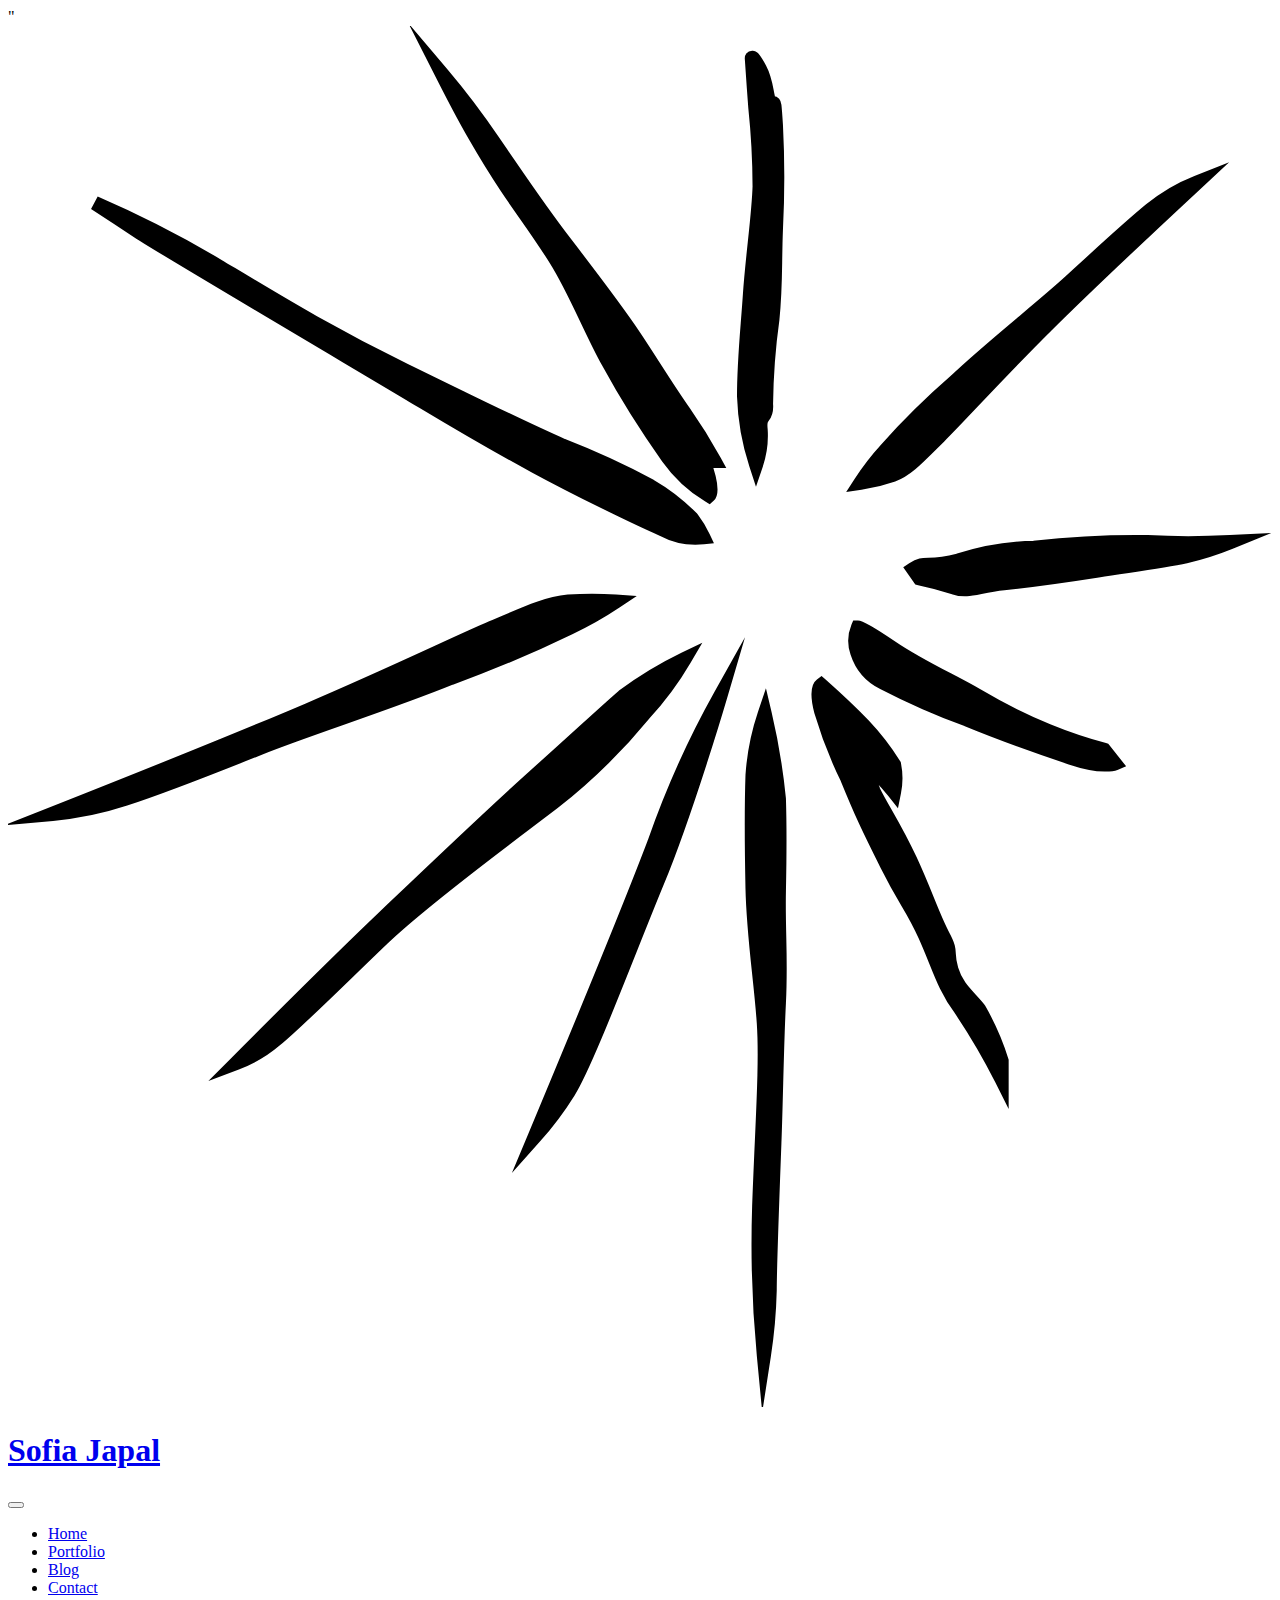
==== css/index.html @ 972ba780 "build masthead" ====
<!DOCTYPE html>
<html>
<head>
	<meta name= "keywords" content= "design, html, css, frontend, developer, designer">
	<meta name= "description" content= "Personal Website of Sofia Japal">
	<title>Sofia Japal</title>
	<script src="https://cdnjs.cloudflare.com/ajax/libs/jquery/3.4.1/jquery.min.js" integrity="sha256-CSXorXvZcTkaix6Yvo6HppcZGetbYMGWSFlBw8HfCJo=" crossorigin="anonymous"></script> 
	<script src="js/main.js"></script>
	<link rel="stylesheet" type="text/css" href="css/grid.css">
	<link rel="stylesheet" type="text/css" href="css/style.css"> 
	<link href="https://fonts.googleapis.com/css2?family=Roboto+Mono:ital,wght@0,300;0,400;0,700;1,300;1,400;1,700&family=Roboto:wght@300;400;700&display=swap" rel="stylesheet">"
</head>
<body>
	 <div id="wrapper">
	 	<div id="masthead" class="grid">

      <div id="logo" class="width-9-12-m width-5-12">
      	  <a href="/" title="Sofia Japal">
   
	 <svg id="Layer_1" data-name="Layer 1" xmlns="http://www.w3.org/2000/svg" viewBox="0 0 89.33 97.6"><path d="M604,303.62a4.92,4.92,0,0,1-2.85-.55c-1.85-.8-5.95-2.8-9-4.45s-5-2.8-8-4.6-18.5-10.95-20-11.95S561,280,561,280a75.37,75.37,0,0,1,8.7,4.45c4.5,2.7,7.9,4.79,13.2,7.37s7.85,3.88,11.15,5.33a56.52,56.52,0,0,1,6.2,2.85,13.69,13.69,0,0,1,2.95,2.3A7.51,7.51,0,0,1,604,303.62Z" transform="translate(-554.86 -267.49)" stroke="#000" stroke-miterlimit="10"/><path d="M585.53,270.87a55.05,55.05,0,0,1,3.6,4.75c2.1,3.05,3.25,4.8,5.1,7.2s3.8,5,4.85,6.55,2.25,3.55,3.55,5.4a36.5,36.5,0,0,1,2.15,3.45H604s.8,2.1.4,2.45a9.8,9.8,0,0,1-2.9-2.7,64.38,64.38,0,0,1-4.2-6.7c-1.3-2.35-2.35-5.1-3.7-7.25s-2.3-3.35-3.5-5.15-1.7-2.7-2.45-4S585.53,270.87,585.53,270.87Z" transform="translate(-554.86 -267.49)" stroke="#000" stroke-miterlimit="10"/><path d="M607.73,298.47a17.28,17.28,0,0,1-.85-4.83c0-2.57.25-4.67.42-7.22s.63-5.65.68-7.6a54.46,54.46,0,0,0-.3-5.55c-.1-1.25-.25-3.5-.25-3.5s0-.3.56.75.44,2.05.74,2.4.25-.75.4,1.6a71.08,71.08,0,0,1,0,7.3c-.1,2.5,0,3.95-.25,6.4a47.27,47.27,0,0,0-.45,6c.1,1.1-.51.6-.38,1.8A6.32,6.32,0,0,1,607.73,298.47Z" transform="translate(-554.86 -267.49)" stroke="#000" stroke-miterlimit="10"/><path d="M618.83,305.87c.9-.6.9,0,3.2-.6a17.91,17.91,0,0,1,5.35-.9,64.39,64.39,0,0,1,8-.4c2.85.15,5.85,0,5.85,0a20.88,20.88,0,0,1-3.15,1c-1.7.36-3.7.61-6.2,1s-4.75.7-6.65.9-2.5.65-3.5.3a23.62,23.62,0,0,0-2.45-.65Z" transform="translate(-554.86 -267.49)" stroke="#000" stroke-miterlimit="10"/><path d="M614.93,310s.3,0,2.35,1.4,4.45,2.45,6.05,3.4a38.84,38.84,0,0,0,5,2.5,33.45,33.45,0,0,0,4,1.35l.75.95s-.85.35-3.1-.4-4.8-1.65-7.35-2.7a50.92,50.92,0,0,1-5.9-2.6,3.64,3.64,0,0,1-1.85-2.15A2.48,2.48,0,0,1,614.93,310Z" transform="translate(-554.86 -267.49)" stroke="#000" stroke-miterlimit="10"/><path d="M615.33,319.42a15,15,0,0,1,2.15,2.2,4.85,4.85,0,0,0,0-1.92,17.45,17.45,0,0,0-2.15-2.78c-1.2-1.25-3-2.85-3-2.85s-.4.3,0,1.85a30.32,30.32,0,0,0,1.85,4.75c1,2.45,1.45,3.4,2.8,6.1s1.75,2.9,2.7,5,1.3,3.6,2.5,5.2a45.2,45.2,0,0,1,2.9,4.95v-1.3a18.16,18.16,0,0,0-1.6-3.65c-.7-.9-1.55-1.45-1.95-2.8s.1-1.1-.6-2.4-1.23-3-2.32-5.35-2-3.65-2.58-4.85A11.35,11.35,0,0,1,615.33,319.42Z" transform="translate(-554.86 -267.49)" stroke="#000" stroke-miterlimit="10"/><path d="M608.28,361.44a82.31,82.31,0,0,1-.33-10.53c.2-5.67.53-9.94.33-12.94s-.73-6.13-.8-9.53-.07-5.93,0-8a17.15,17.15,0,0,1,.86-4.33,46.08,46.08,0,0,1,1,6c.06,1.93.06,3.53,0,6.46s.16,4.8,0,7.94-.19,6.46-.32,9.93-.33,8.6-.33,10.4A35.71,35.71,0,0,1,608.28,361.44Z" transform="translate(-554.86 -267.49)" stroke="#000" stroke-miterlimit="10"/><path d="M592.08,346s6.27-15,8.47-20.8a65.08,65.08,0,0,1,4.66-10.38s-2.4,8.16-4.46,13.14-5,12.84-6.27,14.84A23.35,23.35,0,0,1,592.08,346Z" transform="translate(-554.86 -267.49)" stroke="#000" stroke-miterlimit="10"/><path d="M571,340.77s6.54-6.57,10.47-10.32,7.47-7.14,10.6-9.94,4.93-4.49,6.27-5.65a27.06,27.06,0,0,1,4.33-2.62,22.11,22.11,0,0,1-2.87,3.87,40.53,40.53,0,0,1-6.4,6.26c-2.8,2.14-9,6.67-12.06,9.6s-6,5.87-7.54,7.14A9.35,9.35,0,0,1,571,340.77Z" transform="translate(-554.86 -267.49)" stroke="#000" stroke-miterlimit="10"/><path d="M558,323.17s12.13-4.8,18.06-7.33,10.54-4.77,13-5.82,3.87-1.71,5.4-1.85a25.21,25.21,0,0,1,3.34,0,25.14,25.14,0,0,1-3.27,1.85,86.94,86.94,0,0,1-8.4,3.55c-4.27,1.74-10.13,3.6-13.47,4.94s-6.66,2.66-9.53,3.6A22.7,22.7,0,0,1,558,323.17Z" transform="translate(-554.86 -267.49)" stroke="#000" stroke-miterlimit="10"/><path d="M638.89,278.55s-7.2,6.69-10.67,10.14-6.11,6.39-7.56,7.82-2.24,2.32-3.27,2.7a12,12,0,0,1-2.28.56,17.54,17.54,0,0,1,1.8-2.34,54.52,54.52,0,0,1,4.93-4.86c2.52-2.39,6.11-5.19,8.08-7s4-3.7,5.69-5.09A12.09,12.09,0,0,1,638.89,278.55Z" transform="translate(-554.86 -267.49)" stroke="#000" stroke-miterlimit="10"/></svg>
	 <h1>Sofia Japal</h1>
        </a>
      </div>

      <div id="nav-button" class="width-3-12-m width-12-12">
        <div id="nav-button-holder">
          <button class="hamburger hamburger--squeeze" type="button">
            <span class="hamburger-box">
             <span class="hamburger-inner"></span>
           </span>
         </button>
       </div>
  	 </div>

     <div id="nav" class="width-12-12-m width-7-12">
        <ul>
          <li><a href="#">Home</a></li>
          <li><a href="#">Portfolio</a></li>
          <li><a href="#">Blog</a></li>
          <li><a href="#">Contact</a></li>
       </ul> 
      </div>

      <div id="footer" class="grid">
      </div>
 
  </div>

<body>


</body>

</html>
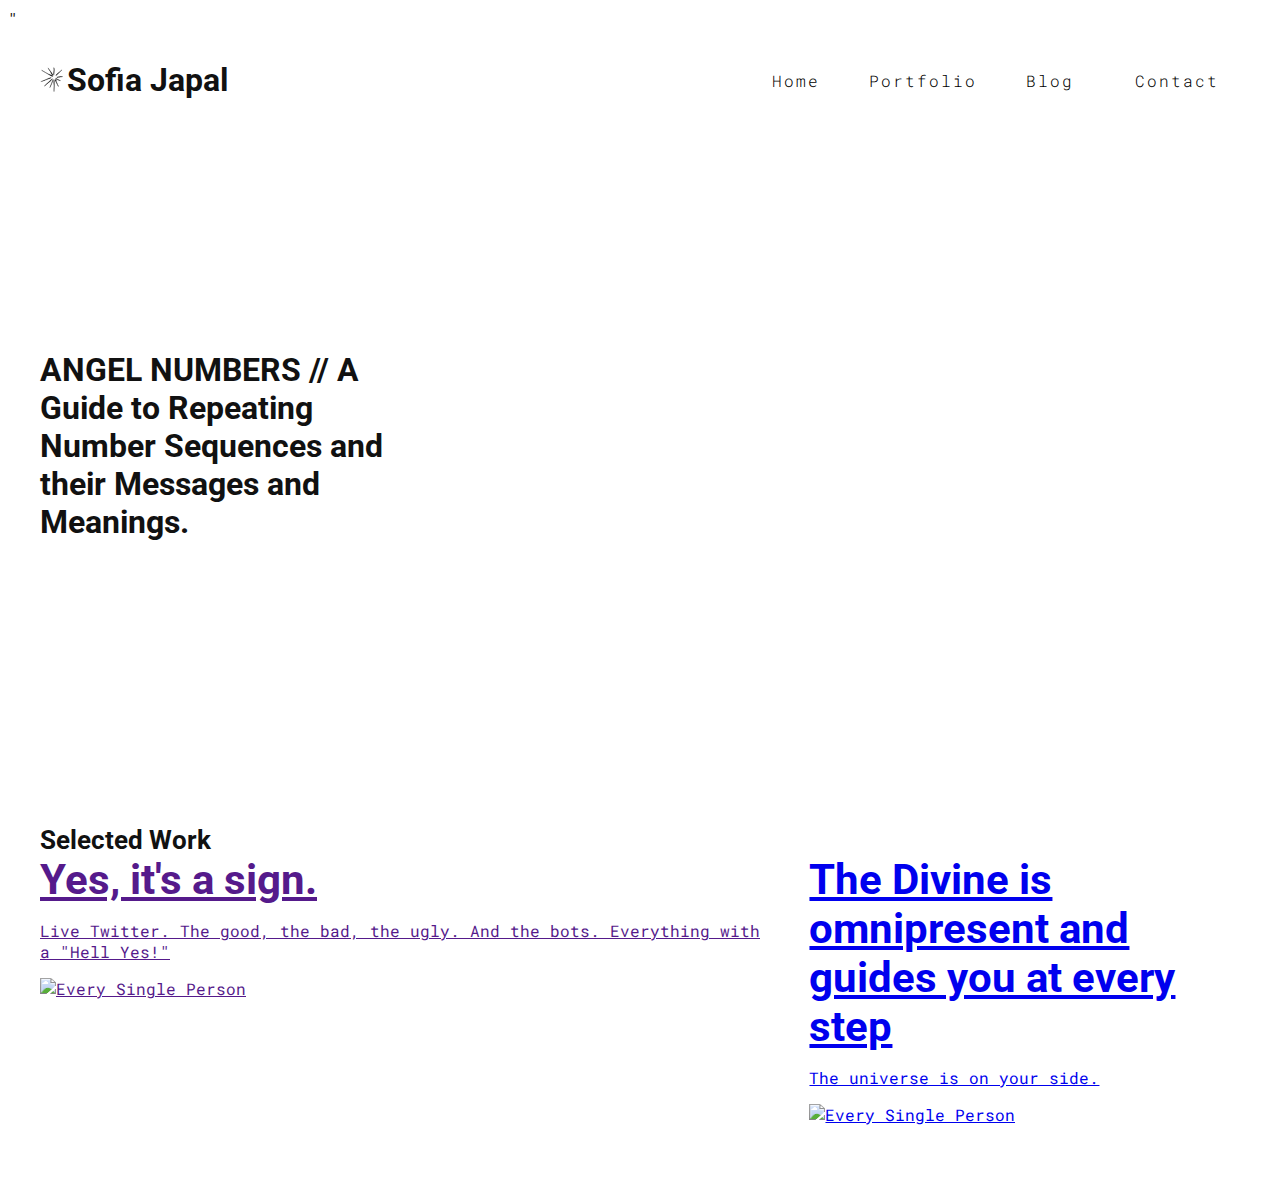
==== commit f5f86773: "site build home writings" ====
--- a/css/index.html
+++ b/css/index.html
@@ -6,8 +6,8 @@
 	<title>Sofia Japal</title>
 	<script src="https://cdnjs.cloudflare.com/ajax/libs/jquery/3.4.1/jquery.min.js" integrity="sha256-CSXorXvZcTkaix6Yvo6HppcZGetbYMGWSFlBw8HfCJo=" crossorigin="anonymous"></script> 
 	<script src="js/main.js"></script>
-	<link rel="stylesheet" type="text/css" href="css/grid.css">
-	<link rel="stylesheet" type="text/css" href="css/style.css"> 
+	<link rel="stylesheet" type="text/css" href="grid.css">
+	<link rel="stylesheet" type="text/css" href="style.css"> 
 	<link href="https://fonts.googleapis.com/css2?family=Roboto+Mono:ital,wght@0,300;0,400;0,700;1,300;1,400;1,700&family=Roboto:wght@300;400;700&display=swap" rel="stylesheet">"
 </head>
 <body>
@@ -40,10 +40,44 @@
           <li><a href="#">Contact</a></li>
        </ul> 
       </div>
+ 
+      <div id="main" class="grid">
 
-      <div id="footer" class="grid">
+        <div id= "intro" class="width-12-12-m width-12-12">
+          <h1> ANGEL NUMBERS // A Guide to Repeating Number Sequences and their Messages and Meanings. </h1>
+        </div>
       </div>
- 
+
+      <div id="work" class="width-12-12-m width-12-12">
+        <h3> Selected Work</h3> 
+
+        <div id="work-holder" class="grid">
+
+          <div class="width-12-12-m width-6-12 work-item">
+            <a class="inner" href="" title="">
+              <div class="work-inside">
+                <h2>Yes, it's a sign.</h2>
+                <p>Live Twitter. The good, the bad, the ugly. And the bots. Everything with a "Hell Yes!"</p>
+              </div>
+              <img title="Every Single Person" src="images/yes.png" />
+            </a>
+          </div>
+
+          <div class="width-12-12-m width-6-12 work-item">
+            <a class="inner" href="portfolio-single.html" title="Every Single Person">
+              <div class="work-inside">
+                <h2>The Divine is omnipresent and guides you at every step</h2>
+                <p>The universe is on your side.</p>
+              </div>
+              <img title="Every Single Person" src="images/everysinglecase.png" />
+            </a>
+          </div>
+
+        <div>
+
+      </div>
+
+      <div id="footer" class="grid"> 
   </div>
 
 <body>
--- a/css/grid.css
+++ b/css/grid.css
@@ -0,0 +1,122 @@
+/* G R I D */
+
+.grid{
+  display: grid;
+  grid-template-columns: repeat(12, 1fr);
+  position: relative;
+  grid-gap: 2rem;
+}
+
+/* H E I G H T */
+
+.height-2 {
+	grid-row: span 2;
+}
+
+.height-3 {
+	grid-row: span 3;
+}
+
+/* M O B I L E */
+
+.width-1-12-m {
+  grid-column: span 1;
+}
+
+.width-2-12-m {
+  grid-column: span 2;
+}
+
+.width-3-12-m {
+  grid-column: span 3;
+}
+
+.width-4-12-m {
+  grid-column: span 4;
+}
+
+.width-5-12-m {
+  grid-column: span 5;
+}
+
+.width-6-12-m {
+  grid-column: span 6;
+}
+
+.width-7-12-m {
+  grid-column: span 7;
+}
+
+.width-8-12-m {
+  grid-column: span 8;
+}
+
+.width-9-12-m {
+  grid-column: span 9;
+}
+
+.width-10-12-m {
+  grid-column: span 10;
+}
+
+.width-11-12-m {
+  grid-column: span 11;
+}
+
+.width-12-12-m {
+  grid-column: span 12;
+}
+
+/* D E S K T O P / L A P T O P */
+
+@media (min-width: 700px) {
+
+  .width-1-12 {
+    grid-column: span 1;
+  }
+
+  .width-2-12 {
+    grid-column: span 2;
+  }
+
+  .width-3-12 {
+    grid-column: span 3;
+  }
+
+  .width-4-12 {
+    grid-column: span 4;
+  }
+
+  .width-5-12 {
+    grid-column: span 5;
+  }
+
+  .width-6-12 {
+    grid-column: span 6;
+  }
+
+  .width-7-12 {
+    grid-column: span 7;
+  }
+
+  .width-8-12 {
+    grid-column: span 8;
+  }
+
+  .width-9-12 {
+    grid-column: span 9;
+  }
+
+  .width-10-12 {
+    grid-column: span 10;
+  }
+
+  .width-11-12 {
+    grid-column: span 11;
+  }
+
+  .width-12-12 {
+    grid-column: span 12;
+  }
+
+}--- a/css/style.css
+++ b/css/style.css
@@ -0,0 +1,236 @@
+/* vars */
+:root {
+  --background-color: #fff;
+  --body-color: #111;
+}
+
+body {
+	background-color: var(--background-color);
+	color: var(--body-color);;
+	font-family: 'Roboto Mono', monospace;
+}
+
+h1,h2,h3,h4 {
+	margin:0;
+	font-family: 'Roboto', sans-serif;
+}
+
+h1  {
+	font-size: 4,2rem
+}
+
+h2 {
+  font-size: 2.6rem;
+}
+
+h3 {
+  font-size: 1.6rem;
+}
+
+h4 {
+  font-size: 1rem;
+}
+#wrapper {
+  margin: 2rem auto;
+  max-width: 1220px;
+  padding: 0 2rem;
+}
+/*MASTHEAD*/
+
+#masthead, #main {
+	margin-bottom: 2rem;
+}
+.grid div {
+	/*background-color: rgba (0,0,0,0.04);*/
+}
+#logo a {
+  color: var(--body-color);
+  text-decoration: none;
+  display: flex;
+  width: 100%;
+  height: 100%;
+  align-items: center;
+}
+}
+
+#logo h1 {
+  letter-spacing: 1px;
+  font-weight: 300;
+  font-size: 1.6rem;
+}
+
+#logo svg {
+  margin-right: .25rem;
+  height: 1.6rem;
+  width: auto;
+
+}
+
+/*NAV*/
+
+#nav a { 
+color: #000;
+font-weight: 300; 
+letter-spacing: 2px; 
+text-decoration-color: transparent; 
+display: inline-block; 
+width: 100%; 
+text-align: center; 
+transition: text-decoration-color .4s cubic-bezier(.694, .0482, .335, 1);
+}
+
+#nav a:hover, #nav a.active  { 
+  text-decoration-color: var(--body-color);
+}
+
+#nav.active {
+  display: block;
+}
+
+#nav ul { 
+  list-style: none; 
+  margin: 0; 
+  padding: 0; 
+  display: flex; 
+  flex-wrap: wrap;
+  width: 100%;
+  height: 100%;
+  align-items: center;
+}
+
+#nav li {
+  flex: 3; 
+}
+
+#nav-button {
+  display: none;
+} 
+
+#nav-button-holder {
+  justify-content: flex-end;
+  display: flex; 
+  width: 100%;
+  height: 100%;
+  align-items: center;
+}
+.hamburger {
+  height: 24px;
+  padding: 0;
+  display: inline-block;
+  cursor: pointer;
+  transition-property: opacity, filter;
+  transition-duration: 0.15s;
+  transition-timing-function: linear;
+  font: inherit;
+  color: inherit;
+  text-transform: none;
+  background-color: transparent;
+  border: 0;
+  margin: 0;
+  overflow: visible; }
+  .hamburger.is-active .hamburger-inner,
+  .hamburger.is-active .hamburger-inner::before,
+  .hamburger.is-active .hamburger-inner::after {
+    background-color: var(--body-color); }
+
+.hamburger-box {
+  width: 24px;
+  height: 24px;
+  display: inline-block;
+  position: relative; }
+
+.hamburger-inner {
+  display: block;
+  top: 50%;
+  margin-top: 0px; }
+  .hamburger-inner, .hamburger-inner::before, .hamburger-inner::after {
+    width: 24px;
+    height: 2px;
+    background-color: var(--body-color);
+    border-radius: 0px;
+    position: absolute;
+    transition-property: transform;
+    transition-duration: 0.15s;
+    transition-timing-function: ease; }
+  .hamburger-inner::before, .hamburger-inner::after {
+    content: "";
+    display: block; }
+  .hamburger-inner::before {
+    top: -8px; }
+  .hamburger-inner::after {
+    bottom: -8px; }
+
+.hamburger--squeeze .hamburger-inner {
+  transition-duration: 0.075s;
+  transition-timing-function: cubic-bezier(0.55, 0.055, 0.675, 0.19); }
+  .hamburger--squeeze .hamburger-inner::before {
+    transition: top 0.075s 0.12s ease, opacity 0.075s ease; }
+  .hamburger--squeeze .hamburger-inner::after {
+    transition: bottom 0.075s 0.12s ease, transform 0.075s cubic-bezier(0.55, 0.055, 0.675, 0.19); }
+
+.hamburger--squeeze.is-active .hamburger-inner {
+  transform: rotate(45deg);
+  transition-delay: 0.12s;
+  transition-timing-function: cubic-bezier(0.215, 0.61, 0.355, 1); }
+  .hamburger--squeeze.is-active .hamburger-inner::before {
+    top: 0;
+    opacity: 0;
+    transition: top 0.075s ease, opacity 0.075s 0.12s ease; }
+  .hamburger--squeeze.is-active .hamburger-inner::after {
+    bottom: 0;
+    transform: rotate(-90deg);
+    transition: bottom 0.075s ease, transform 0.075s 0.12s cubic-bezier(0.215, 0.61, 0.355, 1); }
+
+    /*HOME*/
+  
+  #intro {
+    display: flex;
+    align-items: center;
+    height: 70vh;
+  }
+/*RESPONSIVE*/
+/* for variable type sizing */
+@media screen and (min-width: 320px){
+   body{
+      font-size: calc(12px * 4 * ((100vw - 320px) / 960));
+   }
+}
+   
+    @media all and (max-width: 699px) { 
+  #nav-button {
+    display: block;
+  }
+  #nav {
+    border-bottom: 1px solid #000;
+    padding-bottom: 1rem;
+    display: none;
+  }
+  #nav li { 
+    width: 100%; 
+    flex-basis: 100%;
+    margin-bottom: 1rem;
+  } 
+
+  #intro-holder h1 {
+    font-size: 3.2rem
+  }
+
+  .work-item .inner .work-inside{
+    opacity: 1;
+  }
+
+  @media all and (min-width: 700px) {
+
+  #intro {
+    height: 70vh;
+  }
+
+  #intro-holder {
+    padding: 0 5em;
+  }
+
+}
+
+body {
+    font-size: 18px;
+  }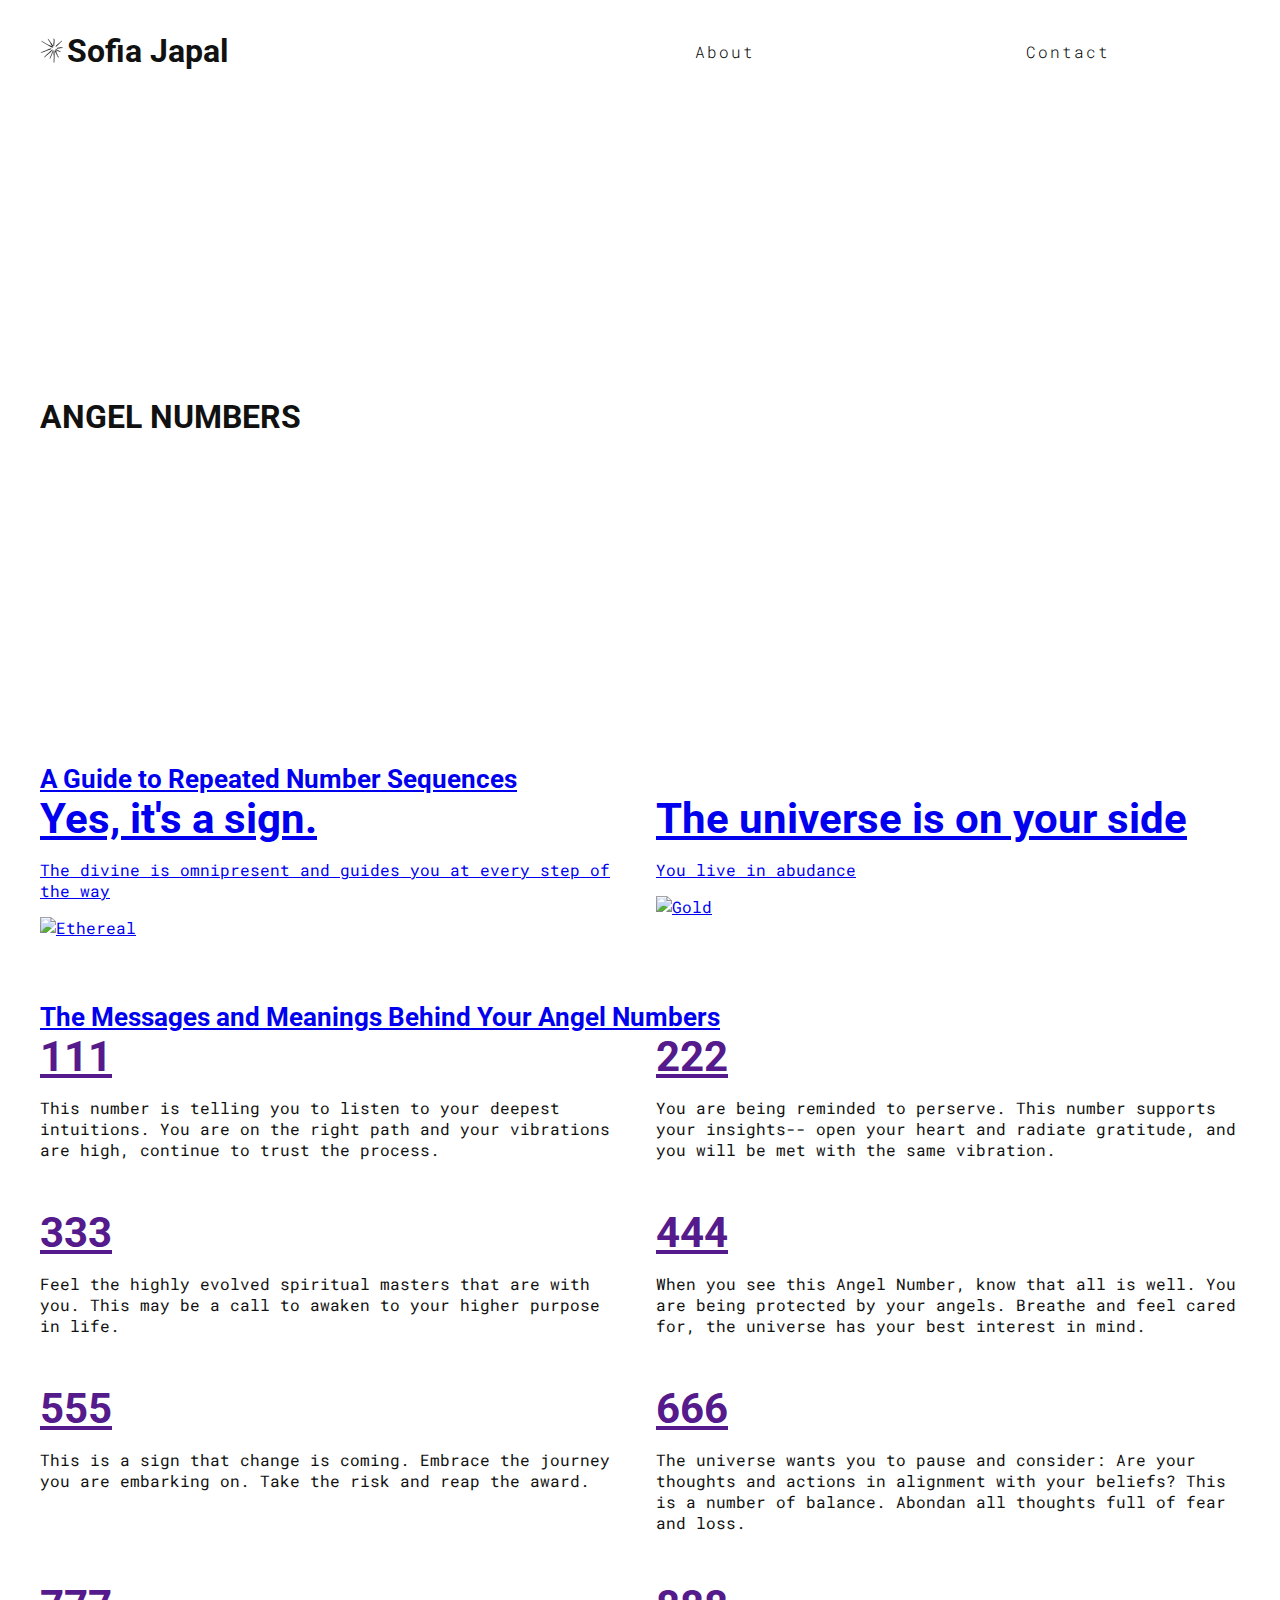
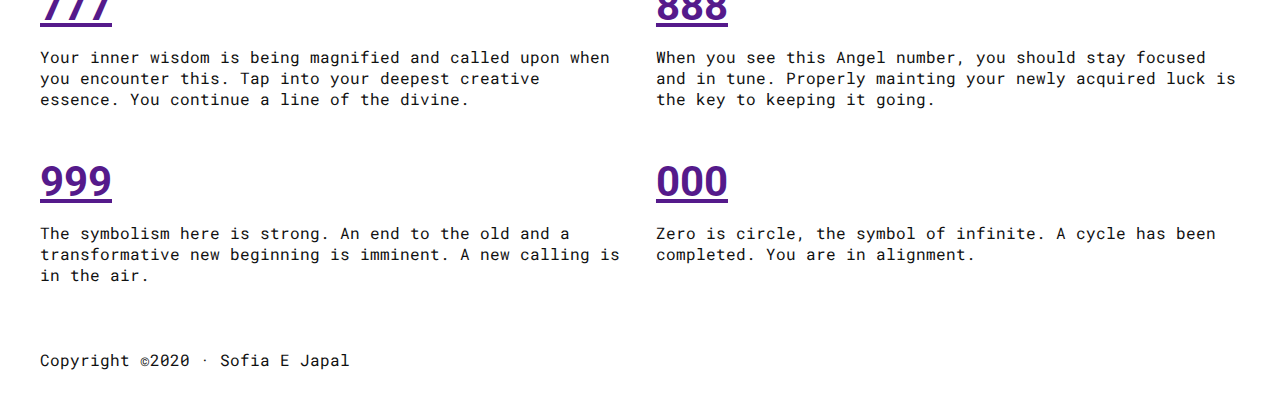
==== commit ba2513a9: "final website draft" ====
--- a/css/index.html
+++ b/css/index.html
@@ -1,24 +1,27 @@
 <!DOCTYPE html>
 <html>
 <head>
-	<meta name= "keywords" content= "design, html, css, frontend, developer, designer">
-	<meta name= "description" content= "Personal Website of Sofia Japal">
-	<title>Sofia Japal</title>
-	<script src="https://cdnjs.cloudflare.com/ajax/libs/jquery/3.4.1/jquery.min.js" integrity="sha256-CSXorXvZcTkaix6Yvo6HppcZGetbYMGWSFlBw8HfCJo=" crossorigin="anonymous"></script> 
-	<script src="js/main.js"></script>
-	<link rel="stylesheet" type="text/css" href="grid.css">
-	<link rel="stylesheet" type="text/css" href="style.css"> 
-	<link href="https://fonts.googleapis.com/css2?family=Roboto+Mono:ital,wght@0,300;0,400;0,700;1,300;1,400;1,700&family=Roboto:wght@300;400;700&display=swap" rel="stylesheet">"
+  <meta charset="utf-8"/>
+  <meta name="keywords" content="design, html, css, frontend, developer, designer">
+  <meta name="description" content="Personal Website of Sofia Japal">
+  <title>Sofia Japal</title>
+  <script src="https://cdnjs.cloudflare.com/ajax/libs/jquery/3.4.1/jquery.min.js" integrity="sha256-CSXorXvZcTkaix6Yvo6HppcZGetbYMGWSFlBw8HfCJo=" crossorigin="anonymous"></script> 
+  <script src="js/main.js"></script>
+  <link rel="stylesheet" type="text/css" href="grid.css">
+  <link rel="stylesheet" type="text/css" href="style.css">
+  <link href="https://fonts.googleapis.com/css2?family=Roboto+Mono:ital,wght@0,300;0,400;0,700;1,300;1,400;1,700&family=Roboto:wght@300;400;700&display=swap" rel="stylesheet">
 </head>
+
 <body>
-	 <div id="wrapper">
-	 	<div id="masthead" class="grid">
+
+  <div id="wrapper">
+
+    <div id="masthead" class="grid">
 
       <div id="logo" class="width-9-12-m width-5-12">
-      	  <a href="/" title="Sofia Japal">
-   
-	 <svg id="Layer_1" data-name="Layer 1" xmlns="http://www.w3.org/2000/svg" viewBox="0 0 89.33 97.6"><path d="M604,303.62a4.92,4.92,0,0,1-2.85-.55c-1.85-.8-5.95-2.8-9-4.45s-5-2.8-8-4.6-18.5-10.95-20-11.95S561,280,561,280a75.37,75.37,0,0,1,8.7,4.45c4.5,2.7,7.9,4.79,13.2,7.37s7.85,3.88,11.15,5.33a56.52,56.52,0,0,1,6.2,2.85,13.69,13.69,0,0,1,2.95,2.3A7.51,7.51,0,0,1,604,303.62Z" transform="translate(-554.86 -267.49)" stroke="#000" stroke-miterlimit="10"/><path d="M585.53,270.87a55.05,55.05,0,0,1,3.6,4.75c2.1,3.05,3.25,4.8,5.1,7.2s3.8,5,4.85,6.55,2.25,3.55,3.55,5.4a36.5,36.5,0,0,1,2.15,3.45H604s.8,2.1.4,2.45a9.8,9.8,0,0,1-2.9-2.7,64.38,64.38,0,0,1-4.2-6.7c-1.3-2.35-2.35-5.1-3.7-7.25s-2.3-3.35-3.5-5.15-1.7-2.7-2.45-4S585.53,270.87,585.53,270.87Z" transform="translate(-554.86 -267.49)" stroke="#000" stroke-miterlimit="10"/><path d="M607.73,298.47a17.28,17.28,0,0,1-.85-4.83c0-2.57.25-4.67.42-7.22s.63-5.65.68-7.6a54.46,54.46,0,0,0-.3-5.55c-.1-1.25-.25-3.5-.25-3.5s0-.3.56.75.44,2.05.74,2.4.25-.75.4,1.6a71.08,71.08,0,0,1,0,7.3c-.1,2.5,0,3.95-.25,6.4a47.27,47.27,0,0,0-.45,6c.1,1.1-.51.6-.38,1.8A6.32,6.32,0,0,1,607.73,298.47Z" transform="translate(-554.86 -267.49)" stroke="#000" stroke-miterlimit="10"/><path d="M618.83,305.87c.9-.6.9,0,3.2-.6a17.91,17.91,0,0,1,5.35-.9,64.39,64.39,0,0,1,8-.4c2.85.15,5.85,0,5.85,0a20.88,20.88,0,0,1-3.15,1c-1.7.36-3.7.61-6.2,1s-4.75.7-6.65.9-2.5.65-3.5.3a23.62,23.62,0,0,0-2.45-.65Z" transform="translate(-554.86 -267.49)" stroke="#000" stroke-miterlimit="10"/><path d="M614.93,310s.3,0,2.35,1.4,4.45,2.45,6.05,3.4a38.84,38.84,0,0,0,5,2.5,33.45,33.45,0,0,0,4,1.35l.75.95s-.85.35-3.1-.4-4.8-1.65-7.35-2.7a50.92,50.92,0,0,1-5.9-2.6,3.64,3.64,0,0,1-1.85-2.15A2.48,2.48,0,0,1,614.93,310Z" transform="translate(-554.86 -267.49)" stroke="#000" stroke-miterlimit="10"/><path d="M615.33,319.42a15,15,0,0,1,2.15,2.2,4.85,4.85,0,0,0,0-1.92,17.45,17.45,0,0,0-2.15-2.78c-1.2-1.25-3-2.85-3-2.85s-.4.3,0,1.85a30.32,30.32,0,0,0,1.85,4.75c1,2.45,1.45,3.4,2.8,6.1s1.75,2.9,2.7,5,1.3,3.6,2.5,5.2a45.2,45.2,0,0,1,2.9,4.95v-1.3a18.16,18.16,0,0,0-1.6-3.65c-.7-.9-1.55-1.45-1.95-2.8s.1-1.1-.6-2.4-1.23-3-2.32-5.35-2-3.65-2.58-4.85A11.35,11.35,0,0,1,615.33,319.42Z" transform="translate(-554.86 -267.49)" stroke="#000" stroke-miterlimit="10"/><path d="M608.28,361.44a82.31,82.31,0,0,1-.33-10.53c.2-5.67.53-9.94.33-12.94s-.73-6.13-.8-9.53-.07-5.93,0-8a17.15,17.15,0,0,1,.86-4.33,46.08,46.08,0,0,1,1,6c.06,1.93.06,3.53,0,6.46s.16,4.8,0,7.94-.19,6.46-.32,9.93-.33,8.6-.33,10.4A35.71,35.71,0,0,1,608.28,361.44Z" transform="translate(-554.86 -267.49)" stroke="#000" stroke-miterlimit="10"/><path d="M592.08,346s6.27-15,8.47-20.8a65.08,65.08,0,0,1,4.66-10.38s-2.4,8.16-4.46,13.14-5,12.84-6.27,14.84A23.35,23.35,0,0,1,592.08,346Z" transform="translate(-554.86 -267.49)" stroke="#000" stroke-miterlimit="10"/><path d="M571,340.77s6.54-6.57,10.47-10.32,7.47-7.14,10.6-9.94,4.93-4.49,6.27-5.65a27.06,27.06,0,0,1,4.33-2.62,22.11,22.11,0,0,1-2.87,3.87,40.53,40.53,0,0,1-6.4,6.26c-2.8,2.14-9,6.67-12.06,9.6s-6,5.87-7.54,7.14A9.35,9.35,0,0,1,571,340.77Z" transform="translate(-554.86 -267.49)" stroke="#000" stroke-miterlimit="10"/><path d="M558,323.17s12.13-4.8,18.06-7.33,10.54-4.77,13-5.82,3.87-1.71,5.4-1.85a25.21,25.21,0,0,1,3.34,0,25.14,25.14,0,0,1-3.27,1.85,86.94,86.94,0,0,1-8.4,3.55c-4.27,1.74-10.13,3.6-13.47,4.94s-6.66,2.66-9.53,3.6A22.7,22.7,0,0,1,558,323.17Z" transform="translate(-554.86 -267.49)" stroke="#000" stroke-miterlimit="10"/><path d="M638.89,278.55s-7.2,6.69-10.67,10.14-6.11,6.39-7.56,7.82-2.24,2.32-3.27,2.7a12,12,0,0,1-2.28.56,17.54,17.54,0,0,1,1.8-2.34,54.52,54.52,0,0,1,4.93-4.86c2.52-2.39,6.11-5.19,8.08-7s4-3.7,5.69-5.09A12.09,12.09,0,0,1,638.89,278.55Z" transform="translate(-554.86 -267.49)" stroke="#000" stroke-miterlimit="10"/></svg>
-	 <h1>Sofia Japal</h1>
+        <a href="/" title="Sofia Japal">
+          <svg id="Layer_1" data-name="Layer 1" xmlns="http://www.w3.org/2000/svg" viewBox="0 0 89.33 97.6"><path d="M604,303.62a4.92,4.92,0,0,1-2.85-.55c-1.85-.8-5.95-2.8-9-4.45s-5-2.8-8-4.6-18.5-10.95-20-11.95S561,280,561,280a75.37,75.37,0,0,1,8.7,4.45c4.5,2.7,7.9,4.79,13.2,7.37s7.85,3.88,11.15,5.33a56.52,56.52,0,0,1,6.2,2.85,13.69,13.69,0,0,1,2.95,2.3A7.51,7.51,0,0,1,604,303.62Z" transform="translate(-554.86 -267.49)" stroke="#000" stroke-miterlimit="10"/><path d="M585.53,270.87a55.05,55.05,0,0,1,3.6,4.75c2.1,3.05,3.25,4.8,5.1,7.2s3.8,5,4.85,6.55,2.25,3.55,3.55,5.4a36.5,36.5,0,0,1,2.15,3.45H604s.8,2.1.4,2.45a9.8,9.8,0,0,1-2.9-2.7,64.38,64.38,0,0,1-4.2-6.7c-1.3-2.35-2.35-5.1-3.7-7.25s-2.3-3.35-3.5-5.15-1.7-2.7-2.45-4S585.53,270.87,585.53,270.87Z" transform="translate(-554.86 -267.49)" stroke="#000" stroke-miterlimit="10"/><path d="M607.73,298.47a17.28,17.28,0,0,1-.85-4.83c0-2.57.25-4.67.42-7.22s.63-5.65.68-7.6a54.46,54.46,0,0,0-.3-5.55c-.1-1.25-.25-3.5-.25-3.5s0-.3.56.75.44,2.05.74,2.4.25-.75.4,1.6a71.08,71.08,0,0,1,0,7.3c-.1,2.5,0,3.95-.25,6.4a47.27,47.27,0,0,0-.45,6c.1,1.1-.51.6-.38,1.8A6.32,6.32,0,0,1,607.73,298.47Z" transform="translate(-554.86 -267.49)" stroke="#000" stroke-miterlimit="10"/><path d="M618.83,305.87c.9-.6.9,0,3.2-.6a17.91,17.91,0,0,1,5.35-.9,64.39,64.39,0,0,1,8-.4c2.85.15,5.85,0,5.85,0a20.88,20.88,0,0,1-3.15,1c-1.7.36-3.7.61-6.2,1s-4.75.7-6.65.9-2.5.65-3.5.3a23.62,23.62,0,0,0-2.45-.65Z" transform="translate(-554.86 -267.49)" stroke="#000" stroke-miterlimit="10"/><path d="M614.93,310s.3,0,2.35,1.4,4.45,2.45,6.05,3.4a38.84,38.84,0,0,0,5,2.5,33.45,33.45,0,0,0,4,1.35l.75.95s-.85.35-3.1-.4-4.8-1.65-7.35-2.7a50.92,50.92,0,0,1-5.9-2.6,3.64,3.64,0,0,1-1.85-2.15A2.48,2.48,0,0,1,614.93,310Z" transform="translate(-554.86 -267.49)" stroke="#000" stroke-miterlimit="10"/><path d="M615.33,319.42a15,15,0,0,1,2.15,2.2,4.85,4.85,0,0,0,0-1.92,17.45,17.45,0,0,0-2.15-2.78c-1.2-1.25-3-2.85-3-2.85s-.4.3,0,1.85a30.32,30.32,0,0,0,1.85,4.75c1,2.45,1.45,3.4,2.8,6.1s1.75,2.9,2.7,5,1.3,3.6,2.5,5.2a45.2,45.2,0,0,1,2.9,4.95v-1.3a18.16,18.16,0,0,0-1.6-3.65c-.7-.9-1.55-1.45-1.95-2.8s.1-1.1-.6-2.4-1.23-3-2.32-5.35-2-3.65-2.58-4.85A11.35,11.35,0,0,1,615.33,319.42Z" transform="translate(-554.86 -267.49)" stroke="#000" stroke-miterlimit="10"/><path d="M608.28,361.44a82.31,82.31,0,0,1-.33-10.53c.2-5.67.53-9.94.33-12.94s-.73-6.13-.8-9.53-.07-5.93,0-8a17.15,17.15,0,0,1,.86-4.33,46.08,46.08,0,0,1,1,6c.06,1.93.06,3.53,0,6.46s.16,4.8,0,7.94-.19,6.46-.32,9.93-.33,8.6-.33,10.4A35.71,35.71,0,0,1,608.28,361.44Z" transform="translate(-554.86 -267.49)" stroke="#000" stroke-miterlimit="10"/><path d="M592.08,346s6.27-15,8.47-20.8a65.08,65.08,0,0,1,4.66-10.38s-2.4,8.16-4.46,13.14-5,12.84-6.27,14.84A23.35,23.35,0,0,1,592.08,346Z" transform="translate(-554.86 -267.49)" stroke="#000" stroke-miterlimit="10"/><path d="M571,340.77s6.54-6.57,10.47-10.32,7.47-7.14,10.6-9.94,4.93-4.49,6.27-5.65a27.06,27.06,0,0,1,4.33-2.62,22.11,22.11,0,0,1-2.87,3.87,40.53,40.53,0,0,1-6.4,6.26c-2.8,2.14-9,6.67-12.06,9.6s-6,5.87-7.54,7.14A9.35,9.35,0,0,1,571,340.77Z" transform="translate(-554.86 -267.49)" stroke="#000" stroke-miterlimit="10"/><path d="M558,323.17s12.13-4.8,18.06-7.33,10.54-4.77,13-5.82,3.87-1.71,5.4-1.85a25.21,25.21,0,0,1,3.34,0,25.14,25.14,0,0,1-3.27,1.85,86.94,86.94,0,0,1-8.4,3.55c-4.27,1.74-10.13,3.6-13.47,4.94s-6.66,2.66-9.53,3.6A22.7,22.7,0,0,1,558,323.17Z" transform="translate(-554.86 -267.49)" stroke="#000" stroke-miterlimit="10"/><path d="M638.89,278.55s-7.2,6.69-10.67,10.14-6.11,6.39-7.56,7.82-2.24,2.32-3.27,2.7a12,12,0,0,1-2.28.56,17.54,17.54,0,0,1,1.8-2.34,54.52,54.52,0,0,1,4.93-4.86c2.52-2.39,6.11-5.19,8.08-7s4-3.7,5.69-5.09A12.09,12.09,0,0,1,638.89,278.55Z" transform="translate(-554.86 -267.49)" stroke="#000" stroke-miterlimit="10"/></svg>
+          <h1>Sofia Japal</h1>
         </a>
       </div>
 
@@ -26,50 +29,54 @@
         <div id="nav-button-holder">
           <button class="hamburger hamburger--squeeze" type="button">
             <span class="hamburger-box">
-             <span class="hamburger-inner"></span>
-           </span>
-         </button>
-       </div>
-  	 </div>
+              <span class="hamburger-inner"></span>
+            </span>
+          </button>
+        </div>
+      </div>
 
-     <div id="nav" class="width-12-12-m width-7-12">
+
+      <div id="nav" class="width-12-12-m width-7-12">
         <ul>
-          <li><a href="#">Home</a></li>
-          <li><a href="#">Portfolio</a></li>
-          <li><a href="#">Blog</a></li>
-          <li><a href="#">Contact</a></li>
+          <li><a href="about.html">About</a></li>
+          <li><a href="contact.html">Contact</a></li>
        </ul> 
       </div>
- 
-      <div id="main" class="grid">
 
-        <div id= "intro" class="width-12-12-m width-12-12">
-          <h1> ANGEL NUMBERS // A Guide to Repeating Number Sequences and their Messages and Meanings. </h1>
+    </div>
+
+    <div id="main" class="grid">
+
+      <div id="intro" class="width-12-12-m width-12-12">
+        <div id="intro-holder">
+          <h1>ANGEL NUMBERS </h1>
+
         </div>
       </div>
 
       <div id="work" class="width-12-12-m width-12-12">
-        <h3> Selected Work</h3> 
+
+        <h3><a title="Portfolio" href="portfolio.html">A Guide to Repeated Number Sequences </a></h3>
 
         <div id="work-holder" class="grid">
 
           <div class="width-12-12-m width-6-12 work-item">
-            <a class="inner" href="" title="">
+            <a class="inner" href="portfolio-single.html" title="Hell Yes">
               <div class="work-inside">
                 <h2>Yes, it's a sign.</h2>
-                <p>Live Twitter. The good, the bad, the ugly. And the bots. Everything with a "Hell Yes!"</p>
+                <p>The divine is omnipresent and guides you at every step of the way</p>
               </div>
-              <img title="Every Single Person" src="images/yes.png" />
+              <img title="Ethereal" src="images/clouds" />
             </a>
           </div>
 
           <div class="width-12-12-m width-6-12 work-item">
             <a class="inner" href="portfolio-single.html" title="Every Single Person">
               <div class="work-inside">
-                <h2>The Divine is omnipresent and guides you at every step</h2>
-                <p>The universe is on your side.</p>
+                <h2>The universe is on your side</h2>
+                <p>You live in abudance</p>
               </div>
-              <img title="Every Single Person" src="images/everysinglecase.png" />
+              <img title="Gold" src="images/clouds" />
             </a>
           </div>
 
@@ -77,12 +84,69 @@
 
       </div>
 
-      <div id="footer" class="grid"> 
+      <div id="writings" class="width-12-12-m width-12-12">
+
+        <h3><a title="Blog" href="blog.html"> The Messages and Meanings Behind Your Angel Numbers </a></h3>
+
+        <div id="writings-holder" class="grid">
+
+          <div class="width-12-12-m width-6-12 writing-item">
+            <h2><a href="">111</a></h2>
+            <p> This number is telling you to listen to your deepest intuitions. You are on the right path and your vibrations are high, continue to trust the process. <p>
+          </div>
+
+          <div class="width-12-12-m width-6-12 writing-item">
+            <h2><a href="">222</a></h2>
+            <p> You are being reminded to perserve. This number supports your insights-- open your heart and radiate gratitude, and you will be met with the same vibration. <p>
+          </div>
+
+          <div class="width-12-12-m width-6-12 writing-item">
+            <h2><a href="">333</a></h2>
+            <p> Feel the highly evolved spiritual masters that are with you. This may be a call to awaken to your higher purpose in life. <p>
+          </div>
+
+          <div class="width-12-12-m width-6-12 writing-item">
+            <h2><a href="">444</a></h2>
+            <p> When you see this Angel Number, know that all is well. You are being protected by your angels. Breathe and feel cared for, the universe has your best interest in mind. <p>
+          </div>
+          <div class="width-12-12-m width-6-12 writing-item">
+            <h2><a href="">555</a></h2>
+            <p> This is a sign that change is coming. Embrace the journey you are embarking on. Take the risk and reap the award. <p>
+          </div>
+          <div class="width-12-12-m width-6-12 writing-item">
+            <h2><a href="">666</a></h2>
+            <p> The universe wants you to pause and consider: Are your thoughts and actions in alignment with your beliefs? This is a number of balance. Abondan all thoughts full of fear and loss. <p>
+          </div>
+          <div class="width-12-12-m width-6-12 writing-item">
+            <h2><a href="">777</a></h2>
+            <p> Your inner wisdom is being magnified and called upon when you encounter this. Tap into your deepest creative essence. You continue a line of the divine.<p>
+          </div>
+          <div class="width-12-12-m width-6-12 writing-item">
+            <h2><a href="">888</a></h2>
+            <p>When you see this Angel number, you should stay focused and in tune. Properly mainting your newly acquired luck is the key to keeping it going.<p>
+          </div>
+          <div class="width-12-12-m width-6-12 writing-item">
+            <h2><a href="">999</a></h2>
+            <p>The symbolism here is strong. An end to the old and a transformative new beginning is imminent. A new calling is in the air.<p>
+          </div>
+          <div class="width-12-12-m width-6-12 writing-item">
+            <h2><a href="">000</a></h2>
+            <p> Zero is circle, the symbol of infinite. A cycle has been completed. You are in alignment.<p>
+          </div>
+
+        <div>
+
+      </div>
+
+    </div>
+
+    <div id="footer" class="grid">
+      <div class="width-12-12-m width-12-12">
+        <p>Copyright ©2020 · Sofia E Japal</p>
+      </div>
+    </div>
+
   </div>
 
-<body>
-
-
 </body>
-
 </html>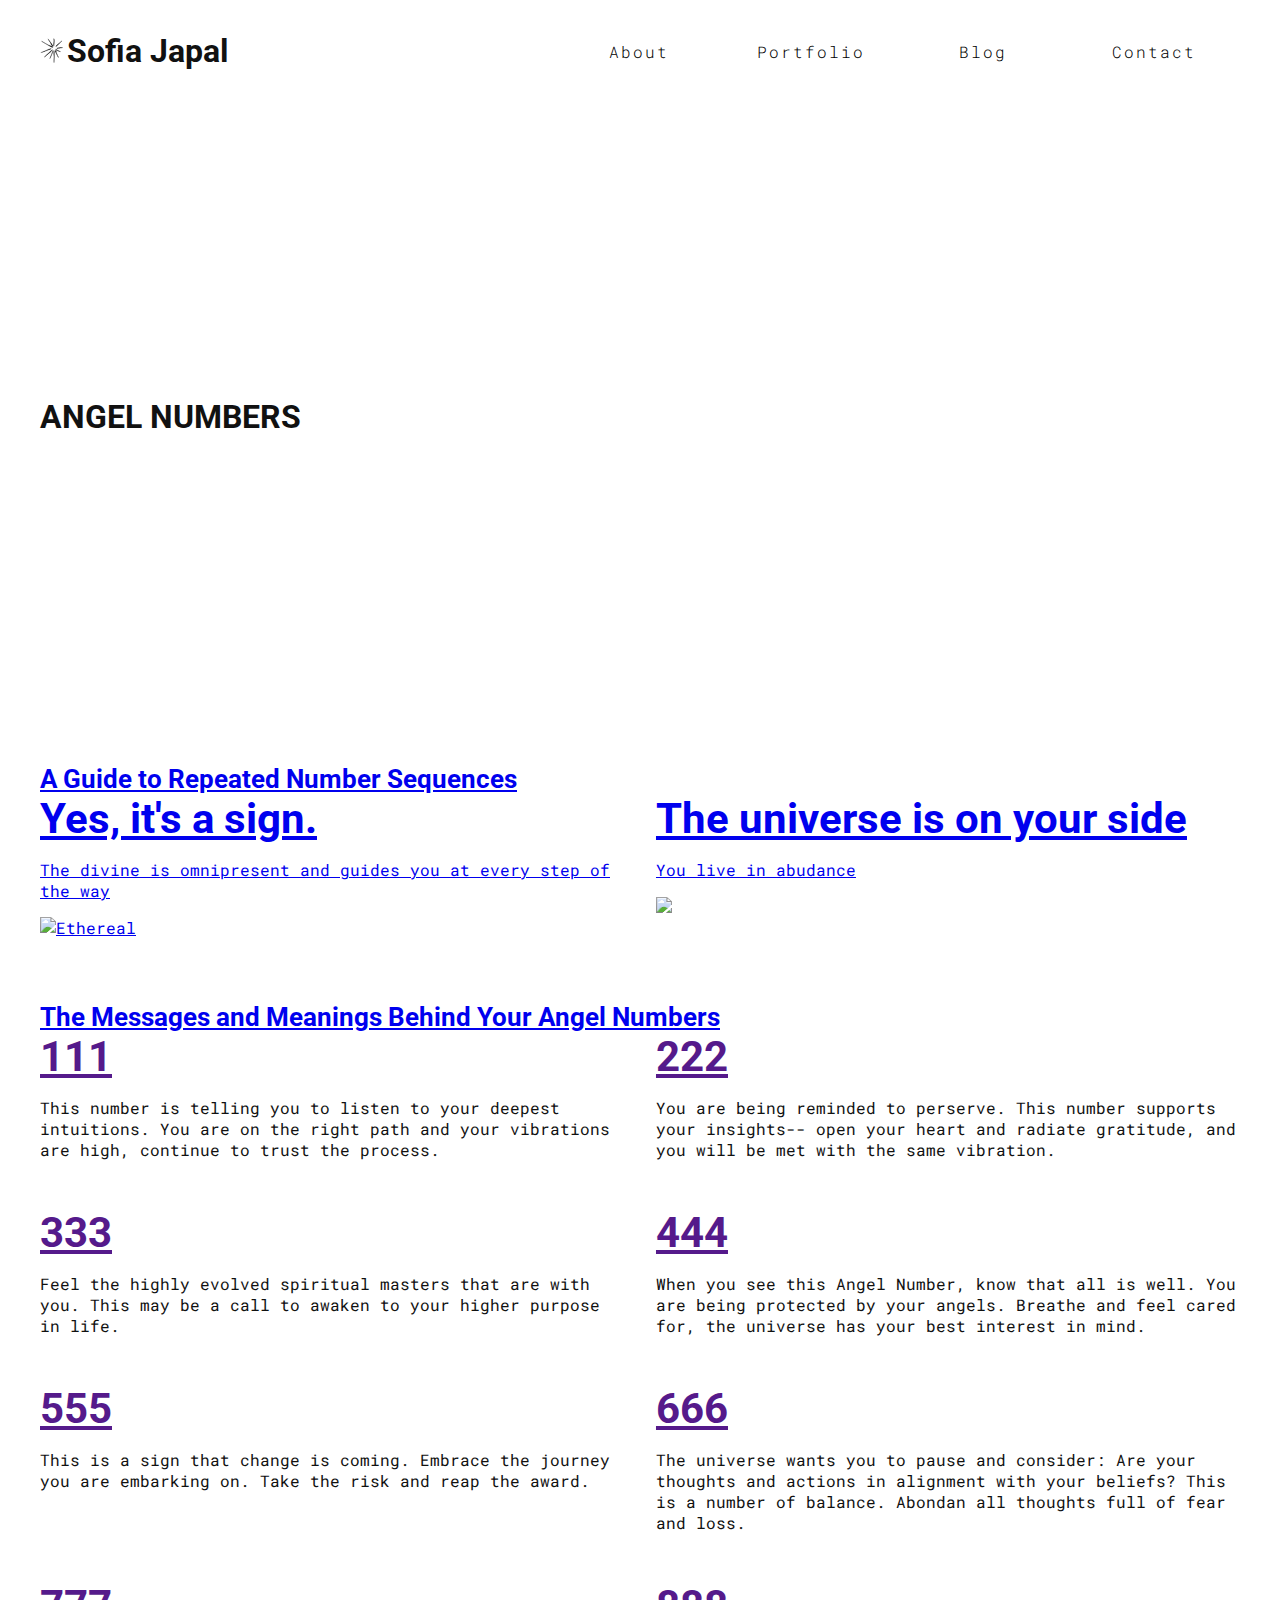
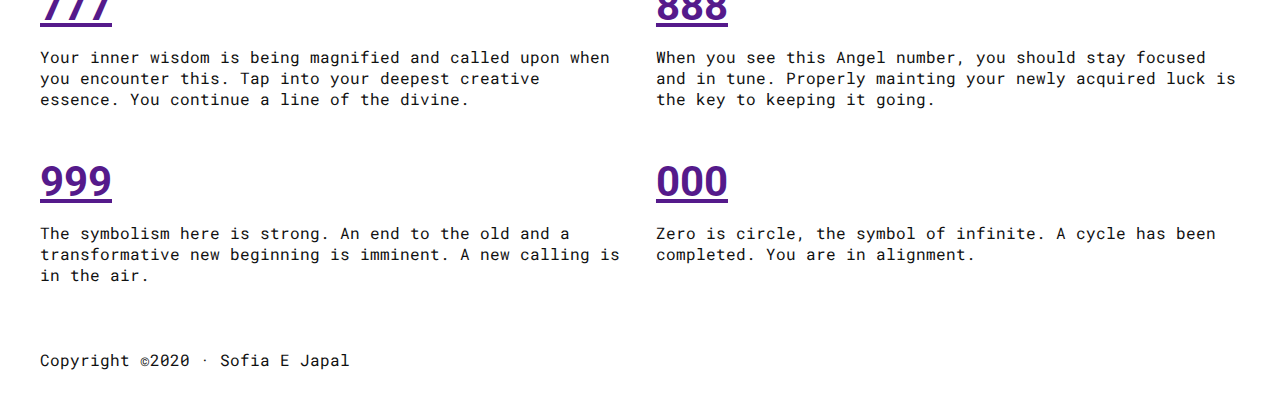
==== commit c8a2f85b: "next draft final site" ====
--- a/css/index.html
+++ b/css/index.html
@@ -39,6 +39,8 @@
       <div id="nav" class="width-12-12-m width-7-12">
         <ul>
           <li><a href="about.html">About</a></li>
+          <li><a href="portfolio.html">Portfolio</a></li>
+          <li><a href="blog.html">Blog</a></li>
           <li><a href="contact.html">Contact</a></li>
        </ul> 
       </div>
@@ -61,22 +63,22 @@
         <div id="work-holder" class="grid">
 
           <div class="width-12-12-m width-6-12 work-item">
-            <a class="inner" href="portfolio-single.html" title="Hell Yes">
+            <a class="inner" href="portfolio-single.html">
               <div class="work-inside">
                 <h2>Yes, it's a sign.</h2>
                 <p>The divine is omnipresent and guides you at every step of the way</p>
               </div>
-              <img title="Ethereal" src="images/clouds" />
+              <img title="Ethereal" src="images/unsplash1" />
             </a>
           </div>
 
           <div class="width-12-12-m width-6-12 work-item">
-            <a class="inner" href="portfolio-single.html" title="Every Single Person">
+            <a class="inner" href="portfolio-single.html">
               <div class="work-inside">
                 <h2>The universe is on your side</h2>
                 <p>You live in abudance</p>
               </div>
-              <img title="Gold" src="images/clouds" />
+              <img src="images/unsplash1.jpg" />
             </a>
           </div>
 
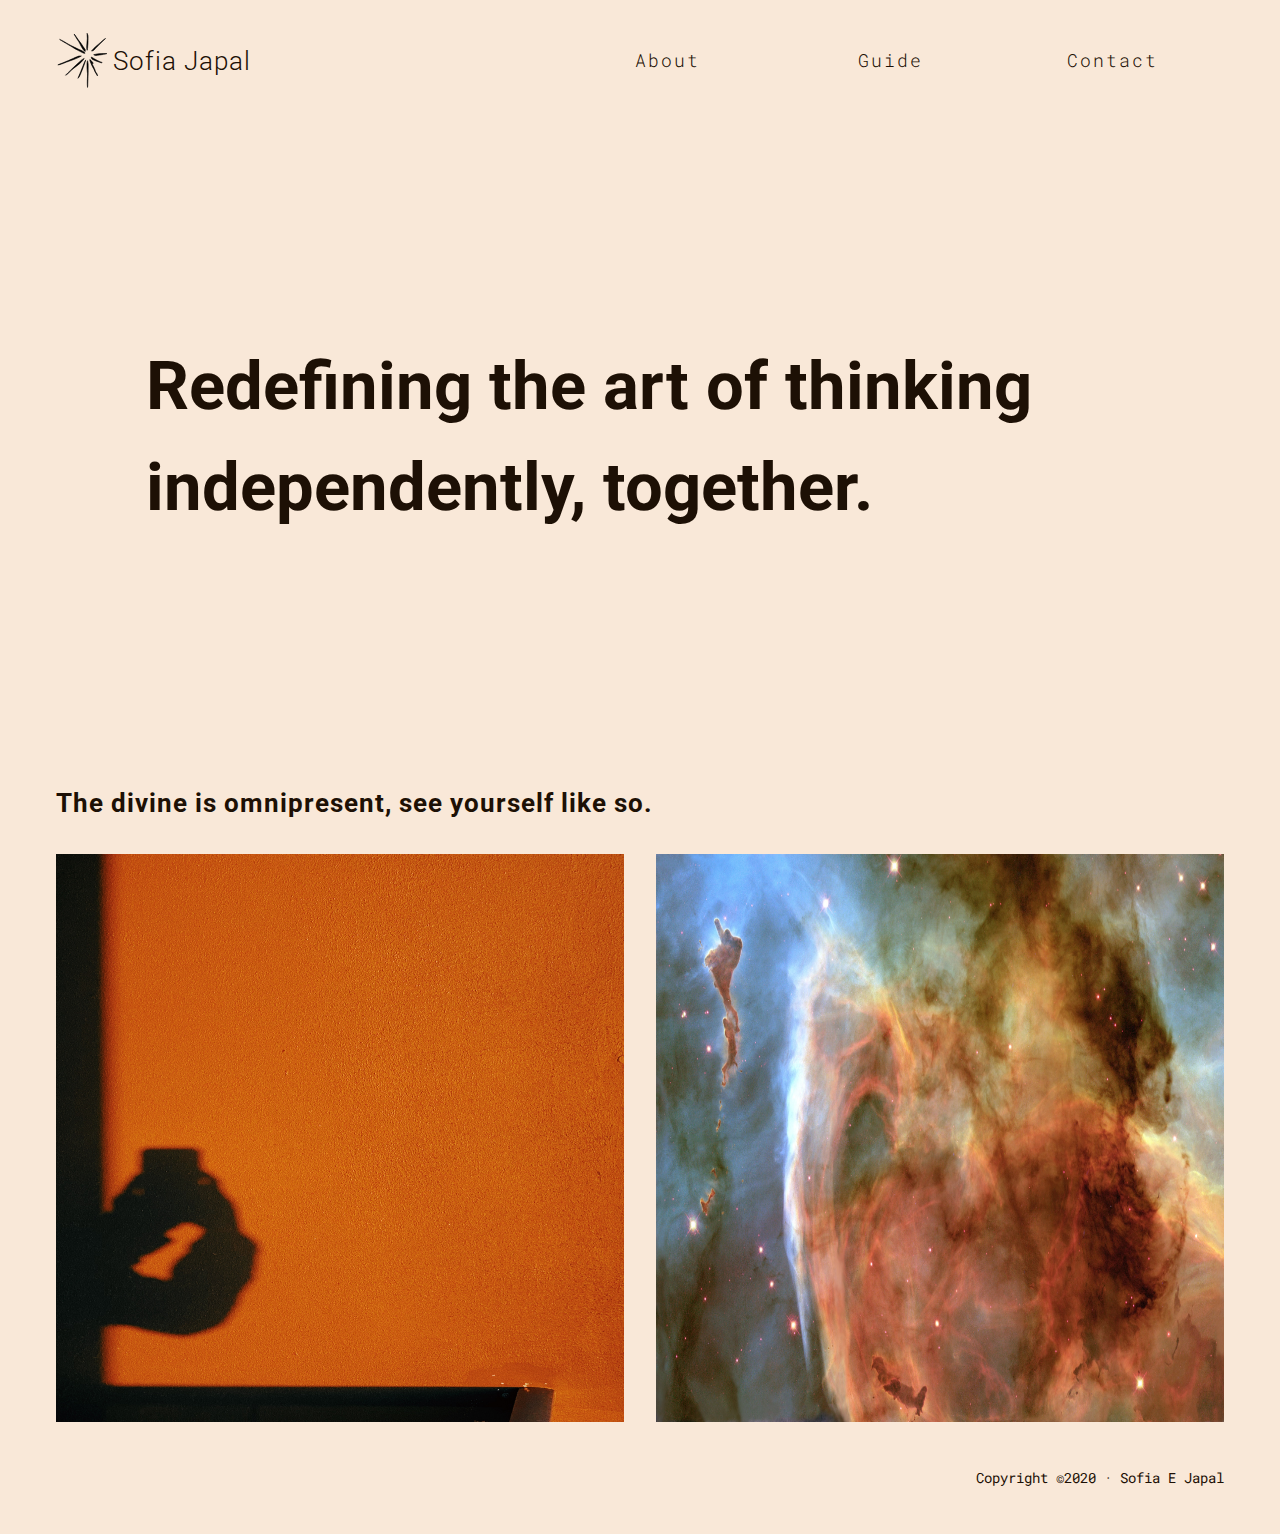
==== commit 311f3985: "draft of final" ====
--- a/css/index.html
+++ b/css/index.html
@@ -3,8 +3,8 @@
 <head>
   <meta charset="utf-8"/>
   <meta name="keywords" content="design, html, css, frontend, developer, designer">
-  <meta name="description" content="Personal Website of Sofia Japal">
-  <title>Sofia Japal</title>
+  <meta name="description" content="A Website by Sofia Japal">
+  <title>A guide by Sofia Japal</title>
   <script src="https://cdnjs.cloudflare.com/ajax/libs/jquery/3.4.1/jquery.min.js" integrity="sha256-CSXorXvZcTkaix6Yvo6HppcZGetbYMGWSFlBw8HfCJo=" crossorigin="anonymous"></script> 
   <script src="js/main.js"></script>
   <link rel="stylesheet" type="text/css" href="grid.css">
@@ -39,8 +39,8 @@
       <div id="nav" class="width-12-12-m width-7-12">
         <ul>
           <li><a href="about.html">About</a></li>
-          <li><a href="portfolio.html">Portfolio</a></li>
-          <li><a href="blog.html">Blog</a></li>
+          <li><a href="portfolio.html">Guide</a></li>
+      
           <li><a href="contact.html">Contact</a></li>
        </ul> 
       </div>
@@ -51,14 +51,14 @@
 
       <div id="intro" class="width-12-12-m width-12-12">
         <div id="intro-holder">
-          <h1>ANGEL NUMBERS </h1>
+          <h1> Redefining the art of thinking independently, together.</h1>
 
         </div>
       </div>
 
       <div id="work" class="width-12-12-m width-12-12">
 
-        <h3><a title="Portfolio" href="portfolio.html">A Guide to Repeated Number Sequences </a></h3>
+        <h3>The divine is omnipresent, see yourself like so. </a></h3>
 
         <div id="work-holder" class="grid">
 
@@ -68,7 +68,7 @@
                 <h2>Yes, it's a sign.</h2>
                 <p>The divine is omnipresent and guides you at every step of the way</p>
               </div>
-              <img title="Ethereal" src="images/unsplash1" />
+              <img src="images/selfie.jpg" />
             </a>
           </div>
 
@@ -86,59 +86,7 @@
 
       </div>
 
-      <div id="writings" class="width-12-12-m width-12-12">
-
-        <h3><a title="Blog" href="blog.html"> The Messages and Meanings Behind Your Angel Numbers </a></h3>
-
-        <div id="writings-holder" class="grid">
-
-          <div class="width-12-12-m width-6-12 writing-item">
-            <h2><a href="">111</a></h2>
-            <p> This number is telling you to listen to your deepest intuitions. You are on the right path and your vibrations are high, continue to trust the process. <p>
-          </div>
-
-          <div class="width-12-12-m width-6-12 writing-item">
-            <h2><a href="">222</a></h2>
-            <p> You are being reminded to perserve. This number supports your insights-- open your heart and radiate gratitude, and you will be met with the same vibration. <p>
-          </div>
-
-          <div class="width-12-12-m width-6-12 writing-item">
-            <h2><a href="">333</a></h2>
-            <p> Feel the highly evolved spiritual masters that are with you. This may be a call to awaken to your higher purpose in life. <p>
-          </div>
-
-          <div class="width-12-12-m width-6-12 writing-item">
-            <h2><a href="">444</a></h2>
-            <p> When you see this Angel Number, know that all is well. You are being protected by your angels. Breathe and feel cared for, the universe has your best interest in mind. <p>
-          </div>
-          <div class="width-12-12-m width-6-12 writing-item">
-            <h2><a href="">555</a></h2>
-            <p> This is a sign that change is coming. Embrace the journey you are embarking on. Take the risk and reap the award. <p>
-          </div>
-          <div class="width-12-12-m width-6-12 writing-item">
-            <h2><a href="">666</a></h2>
-            <p> The universe wants you to pause and consider: Are your thoughts and actions in alignment with your beliefs? This is a number of balance. Abondan all thoughts full of fear and loss. <p>
-          </div>
-          <div class="width-12-12-m width-6-12 writing-item">
-            <h2><a href="">777</a></h2>
-            <p> Your inner wisdom is being magnified and called upon when you encounter this. Tap into your deepest creative essence. You continue a line of the divine.<p>
-          </div>
-          <div class="width-12-12-m width-6-12 writing-item">
-            <h2><a href="">888</a></h2>
-            <p>When you see this Angel number, you should stay focused and in tune. Properly mainting your newly acquired luck is the key to keeping it going.<p>
-          </div>
-          <div class="width-12-12-m width-6-12 writing-item">
-            <h2><a href="">999</a></h2>
-            <p>The symbolism here is strong. An end to the old and a transformative new beginning is imminent. A new calling is in the air.<p>
-          </div>
-          <div class="width-12-12-m width-6-12 writing-item">
-            <h2><a href="">000</a></h2>
-            <p> Zero is circle, the symbol of infinite. A cycle has been completed. You are in alignment.<p>
-          </div>
-
-        <div>
-
-      </div>
+    
 
     </div>
 
--- a/css/style.css
+++ b/css/style.css
@@ -1,22 +1,25 @@
 /* vars */
 :root {
-  --background-color: #fff;
-  --body-color: #111;
+  --background-color: #f9e8d8;
+  --body-color: #1d1005;
 }
 
 body {
-	background-color: var(--background-color);
-	color: var(--body-color);;
-	font-family: 'Roboto Mono', monospace;
-}
-
-h1,h2,h3,h4 {
-	margin:0;
-	font-family: 'Roboto', sans-serif;
-}
-
-h1  {
-	font-size: 4,2rem
+  background-color: var(--background-color);
+  color: var(--body-color);
+  font-family: 'Roboto Mono', monospace;
+  line-height: 1.5;
+}
+
+/*GENERAL*/
+
+h1, h2, h3, h4 {
+  margin: 0;
+  font-family: 'Roboto', sans-serif;
+}
+
+h1 {
+  font-size: 4.2rem
 }
 
 h2 {
@@ -30,19 +33,23 @@
 h4 {
   font-size: 1rem;
 }
+
 #wrapper {
   margin: 2rem auto;
   max-width: 1220px;
-  padding: 0 2rem;
-}
+  padding: 0 3rem;
+}
+
 /*MASTHEAD*/
 
 #masthead, #main {
-	margin-bottom: 2rem;
-}
+  margin-bottom: 2rem;
+}
+
 .grid div {
-	/*background-color: rgba (0,0,0,0.04);*/
-}
+  /*background-color:rgba(0,0,0,0.04);*/
+}
+
 #logo a {
   color: var(--body-color);
   text-decoration: none;
@@ -50,7 +57,6 @@
   width: 100%;
   height: 100%;
   align-items: center;
-}
 }
 
 #logo h1 {
@@ -61,22 +67,21 @@
 
 #logo svg {
   margin-right: .25rem;
-  height: 1.6rem;
+  height: 3.6rem;
   width: auto;
-
 }
 
 /*NAV*/
 
 #nav a { 
-color: #000;
+color: var(--body-color);
 font-weight: 300; 
 letter-spacing: 2px; 
 text-decoration-color: transparent; 
 display: inline-block; 
 width: 100%; 
 text-align: center; 
-transition: text-decoration-color .4s cubic-bezier(.694, .0482, .335, 1);
+transition: text-decoration-color .3s ease-in-out;
 }
 
 #nav a:hover, #nav a.active  { 
@@ -113,6 +118,7 @@
   height: 100%;
   align-items: center;
 }
+
 .hamburger {
   height: 24px;
   padding: 0;
@@ -181,27 +187,161 @@
     transform: rotate(-90deg);
     transition: bottom 0.075s ease, transform 0.075s 0.12s cubic-bezier(0.215, 0.61, 0.355, 1); }
 
-    /*HOME*/
-  
-  #intro {
-    display: flex;
-    align-items: center;
-    height: 70vh;
-  }
+/*HOME*/
+
+#intro {
+  display: flex;
+  align-items: center;
+  height: 70vh;
+}
+
+#work h3, #writings h3, #portfolio h3 {
+  letter-spacing: 1px;
+  margin-bottom: 2rem;
+}
+
+#work h3 a, #writings h3 a, #portfolio h3 a {
+  color: var(--body-color);
+  text-decoration: none;
+}
+
+.work-item {
+  overflow: hidden;
+  height: 0;
+  position: relative;
+  width: 100%; 
+  padding-top: calc((1 / 1) * 100%);
+  background-color: var(--body-color);
+}
+
+.work-item .inner {
+  text-decoration: none;
+  position: absolute;
+  z-index: 2;
+  display: flex;
+  align-items: flex-end;
+  top: 0;
+  left: 0;
+  width: 100%;
+  height: 100%;
+}
+
+.work-item .inner .work-inside {
+  transition: opacity .3s ease-in-out;
+  opacity: 0;
+  color: #fff;
+  padding: 2rem;
+  width: 100%;
+  background-color:rgba(0,0,0,0.6);
+  text-align: right;
+}
+
+.work-item .inner:hover .work-inside {
+  opacity: 1;
+}
+
+.work-item img {
+  display: block;
+  position: absolute;
+  z-index: -1;
+  top: 0;
+  left: 0;
+  width: 100%;
+  height: 100%;
+}
+
+.writing-item .date-holder {
+  margin-bottom: .25em;
+}
+
+.writing-item img {
+  display: block;
+  width: 100%;
+  height: auto;
+}
+
+.writing-item .caption {
+  font-size: .75rem;
+  color: #666666;
+  display: block;
+  width: 100%;
+  margin-top: .5rem;
+  margin-bottom: 2rem;
+  text-align: right;
+}
+
+.writing-item .date {
+  margin: 0;
+  font-size: .85rem;
+  padding: 0 4px;
+  color: var(--background-color);
+  display: inline-block;
+  background-color: var(--body-color);
+}
+
+.writing-item h2 a {
+  color: var(--body-color);
+  text-decoration-color: transparent; 
+  transition: text-decoration-color .3s ease-in-out;
+}
+
+.writing-item h2 a:hover {
+  color: var(--body-color);
+  text-decoration-color: var(--body-color); 
+}
+
+.writing-item p a {
+  color: var(--body-color);
+  text-decoration-color: var(--body-color); 
+}
+
+/*PORTFOLIO + WRITING*/
+
+#portfolio, #writings {
+  margin-top: 2rem;
+  margin-bottom: 2rem;
+}
+
+#portfolio .work-item {
+  padding-top: calc((9 / 16) * 100%);
+}
+
+#portfolio .work-item .inner .work-inside {
+  opacity: 1;
+}
+
+#portfolio p a {
+  color: var(--body-color);
+  text-decoration-color: var(--body-color); 
+  transition: text-decoration-color .3s ease-in-out;
+}
+
+#portfolio p a:hover {
+  text-decoration-color: transparent; 
+}
+
+/*FOOTER*/
+
+#footer {
+  text-align: right;
+  font-size: .85rem;
+}
+
 /*RESPONSIVE*/
+
 /* for variable type sizing */
-@media screen and (min-width: 320px){
-   body{
-      font-size: calc(12px * 4 * ((100vw - 320px) / 960));
-   }
-}
-   
-    @media all and (max-width: 699px) { 
+@media screen and (min-width: 320px) {
+  body {
+    font-size: calc(12px + 4 * ((100vw - 320px) / 960));
+  }
+}
+
+@media all and (max-width: 699px) { 
   #nav-button {
     display: block;
   }
   #nav {
-    border-bottom: 1px solid #000;
+    border-bottom: 1px solid var(--body-color);
     padding-bottom: 1rem;
     display: none;
   }
@@ -210,16 +350,17 @@
     flex-basis: 100%;
     margin-bottom: 1rem;
   } 
-
   #intro-holder h1 {
     font-size: 3.2rem
   }
 
-  .work-item .inner .work-inside{
+  .work-item .inner .work-inside {
     opacity: 1;
   }
 
-  @media all and (min-width: 700px) {
+}
+
+@media all and (min-width: 700px) {
 
   #intro {
     height: 70vh;
@@ -233,4 +374,12 @@
 
 body {
     font-size: 18px;
-  }+}
+
+.center {
+  display: block;
+  margin-left: auto;
+  margin-right: auto;
+  width: 50%;
+}
+
